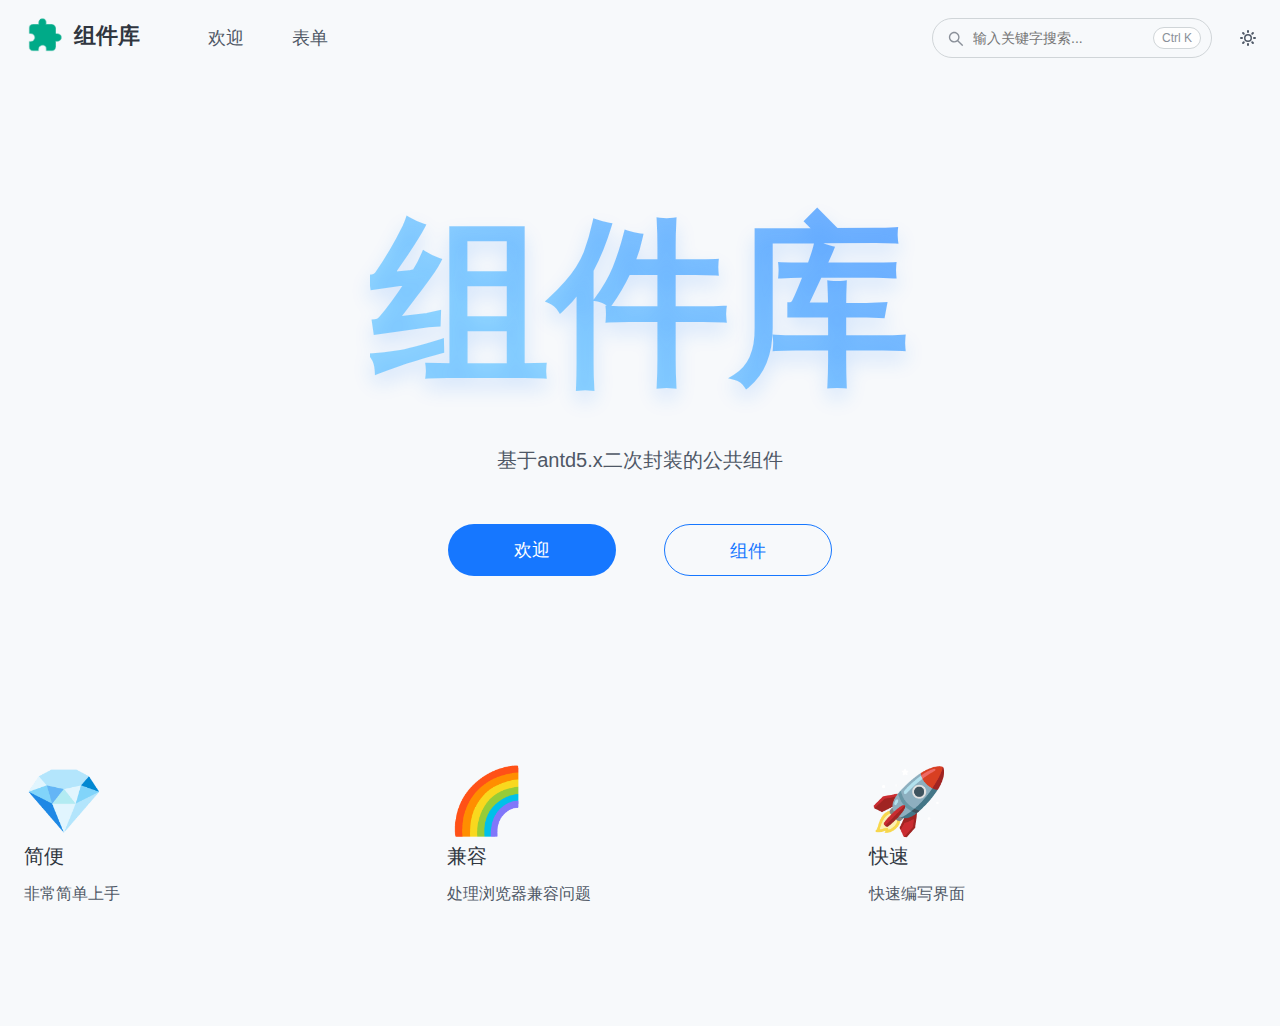
==== index.html @ a74a2810 "Updates" ====
<!DOCTYPE html>
<html>
<head>
<meta charset="utf-8">
<meta name="viewport" content="width=device-width, user-scalable=no, initial-scale=1.0, maximum-scale=1.0, minimum-scale=1.0">
<meta http-equiv="X-UA-Compatible" content="ie=edge">
<link rel="shortcut icon" href="/logo.png">
<link rel="stylesheet" href="/umi.2ca5383a.css">
<script src="/_umi_route_preload_helper.95f955e3.js"></script>
</head>
<body>
<div id="root"></div>
<script src="/umi.d007bcb1.js"></script>
</body>
</html>
---- umi.2ca5383a.css ----
.dumi-default-tabs-nav{position:relative;display:flex;padding:0 12px}.dumi-default-tabs-nav:after{content:"";position:absolute;left:0;bottom:0;width:100%;height:0;border-bottom:1px dashed #e4e9ec}[data-prefers-color=dark] .dumi-default-tabs-nav:after{border-bottom-color:#2a353c}.dumi-default-tabs-nav-wrap{display:flex;white-space:nowrap;overflow:hidden}.dumi-default-tabs-nav-wrap.dumi-default-tabs-nav-wrap-ping-left{box-shadow:5px 0 5px -5px #0000001a inset}.dumi-default-tabs-nav-wrap.dumi-default-tabs-nav-wrap-ping-right~*>.dumi-default-tabs-nav-more{box-shadow:0 0 5px #0000001a}.dumi-default-tabs-nav-list{position:relative;z-index:1;display:flex;transition:transform .2s}.dumi-default-tabs-nav-more{height:100%;cursor:pointer;background:none;border:0;transition:box-shadow .2s}.dumi-default-tabs-tab{display:flex;margin:0 12px}.dumi-default-tabs-tab-btn{padding:0;color:#4f5866;font-size:14px;line-height:36px;border:0;outline:none;background:transparent;box-sizing:border-box;cursor:pointer;transition:all .2s}[data-prefers-color=dark] .dumi-default-tabs-tab-btn{color:#8590a0}.dumi-default-tabs-tab-btn:hover{color:#30363f}[data-prefers-color=dark] .dumi-default-tabs-tab-btn:hover{color:#c6c9cd}.dumi-default-tabs-tab-active .dumi-default-tabs-tab-btn{color:#30363f}[data-prefers-color=dark] .dumi-default-tabs-tab-active .dumi-default-tabs-tab-btn{color:#c6c9cd}.dumi-default-tabs-ink-bar{position:absolute;height:1px;background:#1677ff;transition:left .2s,width .2s;pointer-events:none;bottom:0}[data-prefers-color=dark] .dumi-default-tabs-ink-bar{background:#0053c8}.dumi-default-tabs-dropdown{position:absolute;background:inherit;border:1px solid #d0d5d8;max-height:200px;overflow:auto}[data-prefers-color=dark] .dumi-default-tabs-dropdown{border-color:#1c2022}.dumi-default-tabs-dropdown>ul{list-style:none;margin:0;padding:0}.dumi-default-tabs-dropdown>ul>li{padding:4px 12px;font-size:14px;cursor:pointer}.dumi-default-tabs-dropdown>ul>li:hover{color:#1677ff}[data-prefers-color=dark] .dumi-default-tabs-dropdown>ul>li:hover{color:#0053c8}.dumi-default-tabs-dropdown>ul>li:not(:last-child){border-bottom:1px dashed #d0d5d8}[data-prefers-color=dark] .dumi-default-tabs-dropdown>ul>li:not(:last-child){border-bottom-color:#1c2022}.dumi-default-tabs-dropdown-hidden,.dumi-default-tabs-tabpane-hidden{display:none}code[class*=language-],pre[class*=language-]{background:hsl(230,1%,98%);color:#383a42;font-family:Fira Code,Fira Mono,Menlo,Consolas,DejaVu Sans Mono,monospace;direction:ltr;text-align:left;white-space:pre;word-spacing:normal;word-break:normal;line-height:1.5;tab-size:2;hyphens:none}code[class*=language-]::selection,code[class*=language-] *::selection,pre[class*=language-] *::selection{background:hsl(230,1%,90%);color:inherit}pre[class*=language-]{padding:1em;margin:.5em 0;overflow:auto;border-radius:.3em}:not(pre)>code[class*=language-]{padding:.2em .3em;border-radius:.3em;white-space:normal}.token.comment,.token.prolog,.token.cdata{color:#a0a1a7}.token.doctype,.token.punctuation,.token.entity{color:#383a42}.token.attr-name,.token.class-name,.token.boolean,.token.constant,.token.number,.token.atrule{color:#b76b01}.token.keyword{color:#a626a4}.token.property,.token.tag,.token.symbol,.token.deleted,.token.important{color:#e45649}.token.selector,.token.string,.token.char,.token.builtin,.token.inserted,.token.regex,.token.attr-value,.token.attr-value>.token.punctuation{color:#50a14f}.token.variable,.token.operator,.token.function{color:#4078f2}.token.url{color:#0184bc}.token.attr-value>.token.punctuation.attr-equals,.token.special-attr>.token.attr-value>.token.value.css{color:#383a42}.language-css .token.selector{color:#e45649}.language-css .token.property{color:#383a42}.language-css .token.function,.language-css .token.url>.token.function{color:#0184bc}.language-css .token.url>.token.string.url{color:#50a14f}.language-css .token.important,.language-css .token.atrule .token.rule,.language-javascript .token.operator{color:#a626a4}.language-javascript .token.template-string>.token.interpolation>.token.interpolation-punctuation.punctuation{color:#ca1243}.language-json .token.operator{color:#383a42}.language-json .token.null.keyword{color:#b76b01}.language-markdown .token.url,.language-markdown .token.url>.token.operator,.language-markdown .token.url-reference.url>.token.string{color:#383a42}.language-markdown .token.url>.token.content{color:#4078f2}.language-markdown .token.url>.token.url,.language-markdown .token.url-reference.url{color:#0184bc}.language-markdown .token.blockquote.punctuation,.language-markdown .token.hr.punctuation{color:#a0a1a7;font-style:italic}.language-markdown .token.code-snippet{color:#50a14f}.language-markdown .token.bold .token.content{color:#b76b01}.language-markdown .token.italic .token.content{color:#a626a4}.language-markdown .token.strike .token.content,.language-markdown .token.strike .token.punctuation,.language-markdown .token.list.punctuation,.language-markdown .token.title.important>.token.punctuation{color:#e45649}.token.bold{font-weight:700}.token.comment,.token.italic{font-style:italic}.token.entity{cursor:help}.token.namespace{opacity:.8}.token.token.tab:not(:empty):before,.token.token.cr:before,.token.token.lf:before,.token.token.space:before{color:#383a4233}div.code-toolbar>.toolbar.toolbar>.toolbar-item{margin-right:.4em}div.code-toolbar>.toolbar.toolbar>.toolbar-item>button,div.code-toolbar>.toolbar.toolbar>.toolbar-item>a,div.code-toolbar>.toolbar.toolbar>.toolbar-item>span{background:hsl(230,1%,90%);color:#696c77;padding:.1em .4em;border-radius:.3em}div.code-toolbar>.toolbar.toolbar>.toolbar-item>button:hover,div.code-toolbar>.toolbar.toolbar>.toolbar-item>button:focus,div.code-toolbar>.toolbar.toolbar>.toolbar-item>a:hover,div.code-toolbar>.toolbar.toolbar>.toolbar-item>a:focus,div.code-toolbar>.toolbar.toolbar>.toolbar-item>span:hover,div.code-toolbar>.toolbar.toolbar>.toolbar-item>span:focus{background:hsl(230,1%,78%);color:#383a42}.line-highlight.line-highlight{background:hsla(230,8%,24%,.05)}.line-highlight.line-highlight:before,.line-highlight.line-highlight[data-end]:after{background:hsl(230,1%,90%);color:#383a42;padding:.1em .6em;border-radius:.3em;box-shadow:0 2px #0003}pre[id].linkable-line-numbers.linkable-line-numbers span.line-numbers-rows>span:hover:before{background-color:#383a420d}.line-numbers.line-numbers .line-numbers-rows,.command-line .command-line-prompt{border-right-color:#383a4233}.line-numbers .line-numbers-rows>span:before,.command-line .command-line-prompt>span:before{color:#9d9d9f}.rainbow-braces .token.token.punctuation.brace-level-1,.rainbow-braces .token.token.punctuation.brace-level-5,.rainbow-braces .token.token.punctuation.brace-level-9{color:#e45649}.rainbow-braces .token.token.punctuation.brace-level-2,.rainbow-braces .token.token.punctuation.brace-level-6,.rainbow-braces .token.token.punctuation.brace-level-10{color:#50a14f}.rainbow-braces .token.token.punctuation.brace-level-3,.rainbow-braces .token.token.punctuation.brace-level-7,.rainbow-braces .token.token.punctuation.brace-level-11{color:#4078f2}.rainbow-braces .token.token.punctuation.brace-level-4,.rainbow-braces .token.token.punctuation.brace-level-8,.rainbow-braces .token.token.punctuation.brace-level-12{color:#a626a4}pre.diff-highlight>code .token.token.deleted:not(.prefix),pre>code.diff-highlight .token.token.deleted:not(.prefix){background-color:#ff526626}pre.diff-highlight>code .token.token.deleted:not(.prefix)::selection,pre.diff-highlight>code .token.token.deleted:not(.prefix) *::selection,pre>code.diff-highlight .token.token.deleted:not(.prefix)::selection,pre>code.diff-highlight .token.token.deleted:not(.prefix) *::selection{background-color:#fb566940}pre.diff-highlight>code .token.token.inserted:not(.prefix),pre>code.diff-highlight .token.token.inserted:not(.prefix){background-color:#1aff5b26}pre.diff-highlight>code .token.token.inserted:not(.prefix)::selection,pre.diff-highlight>code .token.token.inserted:not(.prefix) *::selection,pre>code.diff-highlight .token.token.inserted:not(.prefix)::selection,pre>code.diff-highlight .token.token.inserted:not(.prefix) *::selection{background-color:#38e06240}.prism-previewer.prism-previewer:before,.prism-previewer-gradient.prism-previewer-gradient div{border-color:hsl(0,0,95%)}.prism-previewer-color.prism-previewer-color:before,.prism-previewer-gradient.prism-previewer-gradient div,.prism-previewer-easing.prism-previewer-easing:before{border-radius:.3em}.prism-previewer.prism-previewer:after{border-top-color:hsl(0,0,95%)}.prism-previewer-flipped.prism-previewer-flipped.after{border-bottom-color:hsl(0,0,95%)}.prism-previewer-angle.prism-previewer-angle:before,.prism-previewer-time.prism-previewer-time:before,.prism-previewer-easing.prism-previewer-easing{background:hsl(0,0%,100%)}.prism-previewer-angle.prism-previewer-angle circle,.prism-previewer-time.prism-previewer-time circle{stroke:#383a42;stroke-opacity:1}.prism-previewer-easing.prism-previewer-easing circle,.prism-previewer-easing.prism-previewer-easing path,.prism-previewer-easing.prism-previewer-easing line{stroke:#383a42}.prism-previewer-easing.prism-previewer-easing circle{fill:transparent}[data-prefers-color=dark] .token.doctype,[data-prefers-color=dark] .token.punctuation,[data-prefers-color=dark] .token.entity,[data-prefers-color=dark] code[class*=language-],[data-prefers-color=dark] pre[class*=language-]{color:#8590a0}[data-prefers-color=dark] .token.comment,[data-prefers-color=dark] .token.prolog,[data-prefers-color=dark] .token.cdata{color:#616d7f}.dumi-default-source-code{position:relative;background-color:#fbfcfd;border-bottom-left-radius:4px;border-bottom-right-radius:4px}.dumi-default-source-code-scroll-container{overflow:auto;width:100%;height:100%}.dumi-default-source-code-scroll-content{position:relative;width:max-content;height:max-content;min-width:100%;min-height:100%}.dumi-default-source-code-scroll-content>pre.prism-code{width:max-content;position:relative;overflow:visible}.dumi-default-source-code>pre.prism-code{overflow:auto}.dumi-default-source-code>pre.prism-code,.dumi-default-source-code-scroll-content>pre.prism-code{margin:0;padding:18px 24px;font-size:14px;line-height:1.58;direction:ltr;background:transparent}.dumi-default-source-code>pre.prism-code:before,.dumi-default-source-code-scroll-content>pre.prism-code:before,.dumi-default-source-code>pre.prism-code:after,.dumi-default-source-code-scroll-content>pre.prism-code:after{content:none}.dumi-default-source-code>pre.prism-code>.highlighted,.dumi-default-source-code-scroll-content>pre.prism-code>.highlighted{position:relative;width:calc(100% + 24px);background-color:#eeeff0}.dumi-default-source-code>pre.prism-code>.highlighted .line-cell,.dumi-default-source-code-scroll-content>pre.prism-code>.highlighted .line-cell{position:relative}.dumi-default-source-code>pre.prism-code>.highlighted .line-cell:after,.dumi-default-source-code-scroll-content>pre.prism-code>.highlighted .line-cell:after{content:"";position:absolute;top:0;right:-24px;bottom:0;width:24px;background-color:#eeeff0}.dumi-default-source-code>pre.prism-code>.highlighted:after,.dumi-default-source-code-scroll-content>pre.prism-code>.highlighted:after{content:"";position:absolute;top:0;left:-24px;bottom:0;width:24px;background-color:#eeeff0}.dumi-default-source-code>pre.prism-code>.wrap,.dumi-default-source-code-scroll-content>pre.prism-code>.wrap{display:table-row}.dumi-default-source-code>pre.prism-code>.wrap>.token-line-num,.dumi-default-source-code-scroll-content>pre.prism-code>.wrap>.token-line-num{display:table-cell;text-align:right;padding-right:1em;user-select:none;opacity:.5}.dumi-default-source-code>pre.prism-code>.wrap>.line-cell,.dumi-default-source-code-scroll-content>pre.prism-code>.wrap>.line-cell{display:table-cell;width:100%}.dumi-default-source-code-copy{position:absolute;z-index:2;top:9px;right:12px;display:inline-block;padding:8px 12px;background-color:#fbfcfdcc;border:0;border-radius:2px;cursor:pointer;transition:all .2s}.dumi-default-source-code-copy>svg{width:16px;fill:#98a3aa;transition:fill .2s}[data-prefers-color=dark] .dumi-default-source-code-copy>svg{fill:#4a545a}.dumi-default-source-code-copy:hover>svg{fill:#7c8a93}[data-prefers-color=dark] .dumi-default-source-code-copy:hover>svg{fill:#616e75}.dumi-default-source-code-copy[data-copied]>svg{fill:#208a41}[data-prefers-color=dark] .dumi-default-source-code-copy[data-copied]>svg{fill:#124c24}.dumi-default-source-code:not(:hover) .dumi-default-source-code-copy{opacity:0;visibility:hidden}[data-prefers-color=dark] .dumi-default-source-code{background-color:#020305}[data-prefers-color=dark] .dumi-default-source-code-copy{background-color:#02030533}[data-prefers-color=dark] .dumi-default-source-code>pre.prism-code>.highlighted{background-color:#1c1d1e}[data-prefers-color=dark] .dumi-default-source-code>pre.prism-code>.highlighted:after{background-color:#1c1d1e}[data-prefers-color=dark] .dumi-default-source-code>pre.prism-code>.highlighted .line-cell:after{background-color:#1c1d1e}.dumi-default-source-code-editor{position:relative}.dumi-default-source-code-editor-textarea{position:absolute;z-index:1;display:block;top:0;left:0;width:100%;height:100%;color:transparent;caret-color:#30363f;overflow-wrap:normal;white-space:pre;box-sizing:border-box;background:transparent;opacity:1;border:0;resize:none;outline:none;overflow:hidden;border-bottom-left-radius:3px;border-bottom-right-radius:3px}[data-prefers-color=dark] .dumi-default-source-code-editor-textarea{caret-color:#c6c9cd}[data-prefers-color=dark] .dumi-default-source-code-editor-textarea:focus::selection{background-color:#0053c84d}.dumi-default-source-code-editor:after{content:"";position:absolute;z-index:0;top:0;left:0;width:100%;height:100%;border-bottom-left-radius:3px;border-bottom-right-radius:3px;pointer-events:none}.dumi-default-source-code-editor:focus-within:after{box-shadow:0 0 0 1px #1677ff inset}[data-prefers-color=dark] .dumi-default-source-code-editor:focus-within:after{box-shadow:0 0 0 1px #0053c8 inset}[data-dumi-tooltip]{position:relative}[data-dumi-tooltip]:before,[data-dumi-tooltip]:after{position:absolute;bottom:100%;left:50%;transform:translate(-50%);display:inline-block;opacity:.7;pointer-events:none;transition:all .2s}[data-dumi-tooltip]:before{content:attr(data-dumi-tooltip);min-width:30px;margin-bottom:8px;padding:5px 8px;color:#fff;font-size:13px;line-height:1.1;white-space:nowrap;background-color:#000;border-radius:2px;box-shadow:0 4px 10px #0000001a;box-sizing:border-box}[data-prefers-color=dark] [data-dumi-tooltip]:before{background-color:#222}[data-dumi-tooltip]:after{content:"";width:0;height:0;border:4px solid transparent;border-top-color:#000}[data-prefers-color=dark] [data-dumi-tooltip]:after{border-top-color:#222}[data-dumi-tooltip]:not(:hover):before,[data-dumi-tooltip]:not(:hover):after{visibility:hidden;opacity:0}[data-dumi-tooltip][data-dumi-tooltip-bottom]:before,[data-dumi-tooltip][data-dumi-tooltip-bottom]:after{bottom:auto;top:100%}[data-dumi-tooltip][data-dumi-tooltip-bottom]:before{margin-top:8px;margin-bottom:0}[data-dumi-tooltip][data-dumi-tooltip-bottom]:after{border-top-color:transparent;border-bottom-color:#000}[data-prefers-color=dark] [data-dumi-tooltip][data-dumi-tooltip-bottom]:after{border-bottom-color:#222}.dumi-default-previewer-actions{display:flex;height:32px;align-items:center;justify-content:center}.dumi-default-previewer-actions:not(:last-child){border-bottom:1px dashed #e4e9ec}[data-prefers-color=dark] .dumi-default-previewer-actions:not(:last-child){border-bottom-color:#2a353c}.dumi-default-previewer-action-btn{display:flex;align-items:center;justify-content:center;width:24px;height:24px;padding:0;border:0;background:transparent;cursor:pointer}.dumi-default-previewer-action-btn>svg{width:16px;fill:#98a3aa;transition:fill .2s}[data-prefers-color=dark] .dumi-default-previewer-action-btn>svg{fill:#4a545a}.dumi-default-previewer-action-btn:hover>svg{fill:#7c8a93}[data-prefers-color=dark] .dumi-default-previewer-action-btn:hover>svg{fill:#616e75}.dumi-default-previewer-action-btn:not(:last-child){margin-inline-end:4px}.dumi-default-previewer-action-sketch>select{position:absolute;-webkit-appearance:none;appearance:none;width:100%;height:100%;opacity:0;cursor:pointer}.dumi-default-previewer-action-sketch[data-copied]>svg{fill:#208a41}.dumi-default-previewer-tabs-single .dumi-default-tabs-nav{display:none}.dumi-default-previewer-editor-tip-btn{position:absolute;-webkit-appearance:none;appearance:none;z-index:2;right:42px;top:9px;padding:8px 12px;cursor:help;background:transparent;border:0;transition:all .2s}.dumi-default-previewer-editor-tip-btn>svg{width:16px;fill:#98a3aa}[data-prefers-color=dark] .dumi-default-previewer-editor-tip-btn>svg{fill:#4a545a}.dumi-default-previewer-editor-tip-btn[data-readonly]>span{position:absolute;top:50%;left:50%;display:block;width:16px;height:2px;background:#98a3aa;transform:rotate(45deg) translate(-50%,120%)}.dumi-default-tabs-tabpane:not(:hover) .dumi-default-previewer-editor-tip-btn{opacity:0;visibility:hidden}.dumi-theme-default-tooltip{position:fixed;min-width:30px;margin-bottom:8px;box-sizing:border-box}.dumi-theme-default-tooltip-hidden{display:none}.dumi-theme-default-tooltip-arrow{border:4px solid transparent;opacity:.7}.dumi-theme-default-tooltip-placement-top .dumi-theme-default-tooltip-arrow{border-top-color:#000;transform:translate(-50%,100%)}.dumi-theme-default-tooltip-bottom .dumi-theme-default-tooltip-arrow{border-bottom-color:#000;transform:translateY(-50%,-100%)}.dumi-theme-default-tooltip-content{padding:5px 8px;color:#fff;font-size:13px;line-height:1.1;white-space:nowrap;background-color:#000;opacity:.7;border-radius:2px;box-shadow:0 4px 10px #0000001a;box-sizing:border-box}[data-prefers-color=dark] .dumi-theme-default-tooltip-content{background-color:#222}.dumi-default-previewer{margin:24px 0 32px;border:1px solid #e4e9ec;border-radius:4px;background-color:inherit}[data-prefers-color=dark] .dumi-default-previewer{border-color:#2a353c}[data-dumi-demo-grid] .dumi-default-previewer{margin:0 0 16px}[data-dumi-demo-grid] .dumi-default-previewer:first-child{margin-top:24px}[data-dumi-demo-grid] .dumi-default-previewer:last-child{margin-bottom:32px}.dumi-default-previewer-demo{border-top-left-radius:2px;border-top-right-radius:2px;padding:40px 24px}.dumi-default-previewer-demo>iframe{display:block;width:100%;height:300px;border:0}.dumi-default-previewer-demo[data-iframe]{position:relative;padding:0;border-top:24px solid #e4e9ec;box-sizing:border-box}[data-prefers-color=dark] .dumi-default-previewer-demo[data-iframe]{border-top-color:#2a353c}.dumi-default-previewer-demo[data-iframe]:after{content:"";position:absolute;top:-19px;left:8px;display:inline-block;width:12px;height:12px;border-radius:50%;background-color:#fd6458;box-shadow:20px 0 #ffbf2b,40px 0 #24cc3d}.dumi-default-previewer-demo[data-transform]{transform:translate(0)}.dumi-default-previewer-demo[data-compact]{padding:0}.dumi-default-previewer-demo[data-error][data-compact]{min-height:30px}.dumi-default-previewer-demo[data-error][data-compact]+.dumi-default-previewer-demo-error{border-top-left-radius:3px;border-top-right-radius:3px}.dumi-default-previewer-demo[data-loading]{position:relative}.dumi-default-previewer-demo[data-loading]:before{position:absolute;top:50%;left:50%;content:"";display:block;height:28px;max-height:90%;aspect-ratio:1;border-radius:50%;border:2.8px solid;border-color:#1677ff transparent;box-sizing:border-box;animation:dumi-previewer-loading 1s infinite;transform:translate(-50%,-50%)}[data-prefers-color=dark] .dumi-default-previewer-demo[data-loading]:before{border-color:#0053c8 transparent}@keyframes dumi-previewer-loading{to{transform:translate(-50%,-50%) rotate(.5turn)}}.dumi-default-previewer-demo[data-loading]>*{opacity:.3!important}.dumi-default-previewer-demo-error{position:relative;margin-top:-30px;height:30px;padding:0 24px;line-height:30px;color:#b23642;font-size:13px;white-space:nowrap;text-overflow:ellipsis;background:#fdf4f5;box-sizing:border-box;overflow:hidden}[data-prefers-color=dark] .dumi-default-previewer-demo-error{color:#c6414e;background:#2a060a}[data-prefers-color=dark] .dumi-default-previewer-demo-error>svg{fill:#c6414e}.dumi-default-previewer-demo-error>svg{width:14px;padding-right:4px;fill:#ce1f31;vertical-align:-.14em}.dumi-default-previewer-meta{border-top:1px solid #e4e9ec}[data-prefers-color=dark] .dumi-default-previewer-meta{border-top-color:#2a353c}.dumi-default-previewer-desc{position:relative}.dumi-default-previewer-desc>.markdown{padding:14px 24px;border-bottom:1px dashed #e4e9ec}[data-prefers-color=dark] .dumi-default-previewer-desc>.markdown{border-bottom-color:#2a353c}.dumi-default-previewer-desc>h5{position:absolute;top:-7px;left:20px;margin:0;padding:0 4px;display:inline-block;font-size:14px;line-height:1;font-weight:700;background:linear-gradient(to top,#ffffff,#ffffff 50%,rgba(255,255,255,0)) 100%}[data-prefers-color=dark] .dumi-default-previewer-desc>h5{background:linear-gradient(to top,rgba(0,0,0,.95),rgba(0,0,0,.95) 50%,rgba(0,0,0,0)) 100%}.dumi-default-previewer-desc>h5>a{color:#30363f}[data-prefers-color=dark] .dumi-default-previewer-desc>h5>a{color:#c6c9cd}.dumi-default-previewer-desc>h5>a:not(:hover){text-decoration:none}.dumi-default-previewer-desc>h5>a>strong{float:inline-start;padding-inline-end:8px;color:#d59200;font-size:12px;line-height:15px}[data-prefers-color=dark] .dumi-default-previewer-desc>h5>a>strong{color:#895e00}.dumi-default-previewer[data-active]{box-shadow:0 0 0 4px #1677ff1a;border-color:#7cb3ff}[data-prefers-color=dark] .dumi-default-previewer[data-active]{box-shadow:0 0 0 4px #0053c81a;border-color:#002962}.dumi-default-previewer[data-debug]{border-color:#ffc23c}[data-prefers-color=dark] .dumi-default-previewer[data-debug]{border-color:#231800}.dumi-default-previewer[data-debug][data-active]{box-shadow:0 0 0 4px #d592001a}[data-prefers-color=dark] .dumi-default-previewer[data-debug][data-active]{box-shadow:0 0 0 4px #895e001a}.dumi-default-container.markdown{padding:18px 0;padding-inline-start:44px;padding-inline-end:16px;border-radius:4px}.dumi-default-container.markdown:not(:first-child){margin-bottom:24px}.dumi-default-container.markdown:not(:last-child){margin-top:32px}.dumi-default-container.markdown>svg{float:left;fill:currentcolor;margin-inline-start:-26px;width:18px}[data-direction=rtl] .dumi-default-container.markdown>svg{float:right}.dumi-default-container.markdown>h4{clear:none;margin:0 0 12px;font-size:15px;line-height:17px}.dumi-default-container.markdown>section{font-size:15px}.dumi-default-container.markdown[data-type=info]{background:#ecf4ff}.dumi-default-container.markdown[data-type=info]>h4,.dumi-default-container.markdown[data-type=info]>svg{color:#3367af}.dumi-default-container.markdown[data-type=info]>section{color:#496a99}[data-prefers-color=dark] .dumi-default-container.markdown[data-type=info]{background:#001c44}[data-prefers-color=dark] .dumi-default-container.markdown[data-type=info]>h4,[data-prefers-color=dark] .dumi-default-container.markdown[data-type=info]>svg{color:#5e8ed0}[data-prefers-color=dark] .dumi-default-container.markdown[data-type=info]>section{color:#7391bc}.dumi-default-container.markdown[data-type=warning]{background:#fff3da}.dumi-default-container.markdown[data-type=warning]>h4,.dumi-default-container.markdown[data-type=warning]>svg{color:#b78314}.dumi-default-container.markdown[data-type=warning]>section{color:#9e7a2d}[data-prefers-color=dark] .dumi-default-container.markdown[data-type=warning]{background:#2d1f00}[data-prefers-color=dark] .dumi-default-container.markdown[data-type=warning]>h4,[data-prefers-color=dark] .dumi-default-container.markdown[data-type=warning]>svg{color:#cd9417}[data-prefers-color=dark] .dumi-default-container.markdown[data-type=warning]>section{color:#b78c2e}.dumi-default-container.markdown[data-type=success]{background:#dff8e7}.dumi-default-container.markdown[data-type=success]>h4,.dumi-default-container.markdown[data-type=success]>svg{color:#238241}.dumi-default-container.markdown[data-type=success]>section{color:#357047}[data-prefers-color=dark] .dumi-default-container.markdown[data-type=success]{background:#082210}[data-prefers-color=dark] .dumi-default-container.markdown[data-type=success]>h4,[data-prefers-color=dark] .dumi-default-container.markdown[data-type=success]>svg{color:#2a9a4d}[data-prefers-color=dark] .dumi-default-container.markdown[data-type=success]>section{color:#3d8654}.dumi-default-container.markdown[data-type=error]{background:#fdf4f5}.dumi-default-container.markdown[data-type=error]>h4,.dumi-default-container.markdown[data-type=error]>svg{color:#b23642}.dumi-default-container.markdown[data-type=error]>section{color:#955359}[data-prefers-color=dark] .dumi-default-container.markdown[data-type=error]{background:#2a060a}[data-prefers-color=dark] .dumi-default-container.markdown[data-type=error]>h4,[data-prefers-color=dark] .dumi-default-container.markdown[data-type=error]>svg{color:#c6414e}[data-prefers-color=dark] .dumi-default-container.markdown[data-type=error]>section{color:#ad5962}.dumi-default-content-tabs{list-style-type:none;display:flex;align-items:center;height:60px;margin:-48px -48px 48px;padding:0 48px;border-bottom:1px solid #e4e9ec}[data-prefers-color=dark] .dumi-default-content-tabs{border-bottom-color:#2a353c}@media only screen and (max-width: 767px){.dumi-default-content-tabs{margin:-24px -24px 24px;padding:0 24px;height:42px}}[data-no-sidebar] .dumi-default-content-tabs{margin:0 0 48px;padding:0}@media only screen and (max-width: 767px){[data-no-sidebar] .dumi-default-content-tabs{margin-bottom:24px}}.dumi-default-content-tabs>li{height:inherit}.dumi-default-content-tabs>li>button{padding:0;height:inherit;color:#4f5866;font-size:17px;border:0;background:transparent;cursor:pointer;transition:all .2s}[data-prefers-color=dark] .dumi-default-content-tabs>li>button{color:#8590a0}.dumi-default-content-tabs>li>button:hover{color:#1677ff}[data-prefers-color=dark] .dumi-default-content-tabs>li>button:hover{color:#0053c8}.dumi-default-content-tabs>li:not(last-child){margin-inline-end:42px}@media only screen and (max-width: 767px){.dumi-default-content-tabs>li:not(last-child){margin-inline-end:20px}}.dumi-default-content-tabs>li[data-active]{position:relative}.dumi-default-content-tabs>li[data-active]>button{color:#30363f}[data-prefers-color=dark] .dumi-default-content-tabs>li[data-active]>button{color:#c6c9cd}.dumi-default-content-tabs>li[data-active]:after{content:"";position:absolute;left:0;right:0;bottom:-1px;height:1px;background-color:#1677ff}[data-prefers-color=dark] .dumi-default-content-tabs>li[data-active]:after{background-color:#0053c8}#nprogress{pointer-events:none}#nprogress .bar{background:var;position:fixed;z-index:1031;top:0;left:0;width:100%;height:2px}#nprogress .peg{display:block;position:absolute;right:0px;width:100px;height:100%;box-shadow:0 0 10px #1677ff,0 0 5px #1677ff;opacity:1;transform:rotate(3deg) translateY(-4px)}#nprogress .spinner{display:block;position:fixed;z-index:1031;top:15px;right:15px}#nprogress .spinner-icon{width:18px;height:18px;box-sizing:border-box;border:solid 2px transparent;border-top-color:#1677ff;border-left-color:#1677ff;border-radius:50%;animation:nprogress-spinner .4s linear infinite}.nprogress-custom-parent{overflow:hidden;position:relative}.nprogress-custom-parent #nprogress .spinner,.nprogress-custom-parent #nprogress .bar{position:absolute}@keyframes nprogress-spinner{0%{transform:rotate(0)}to{transform:rotate(360deg)}}@keyframes react-loading-skeleton{to{transform:translate(100%)}}.react-loading-skeleton{--base-color: #ebebeb;--highlight-color: #f5f5f5;--animation-duration: 1.5s;--animation-direction: normal;--pseudo-element-display: block;background-color:var(--base-color);width:100%;border-radius:.25rem;display:inline-flex;line-height:1;position:relative;user-select:none;overflow:hidden}.react-loading-skeleton:after{content:" ";display:var(--pseudo-element-display);position:absolute;top:0;left:0;right:0;height:100%;background-repeat:no-repeat;background-image:linear-gradient(90deg,var(--base-color),var(--highlight-color),var(--base-color));transform:translate(-100%);animation-name:react-loading-skeleton;animation-direction:var(--animation-direction);animation-duration:var(--animation-duration);animation-timing-function:ease-in-out;animation-iteration-count:infinite}@media (prefers-reduced-motion){.react-loading-skeleton{--pseudo-element-display: none}}.dumi-default-loading-skeleton .react-loading-skeleton{margin-block-end:.38em}.dumi-default-loading-skeleton .react-loading-skeleton.first-line{width:calc(100% - 2em);margin-inline-start:2em}[data-prefers-color=dark] .dumi-default-loading-skeleton .react-loading-skeleton{--highlight-color: rgba(198, 201, 205, .22);--base-color: #30363f}
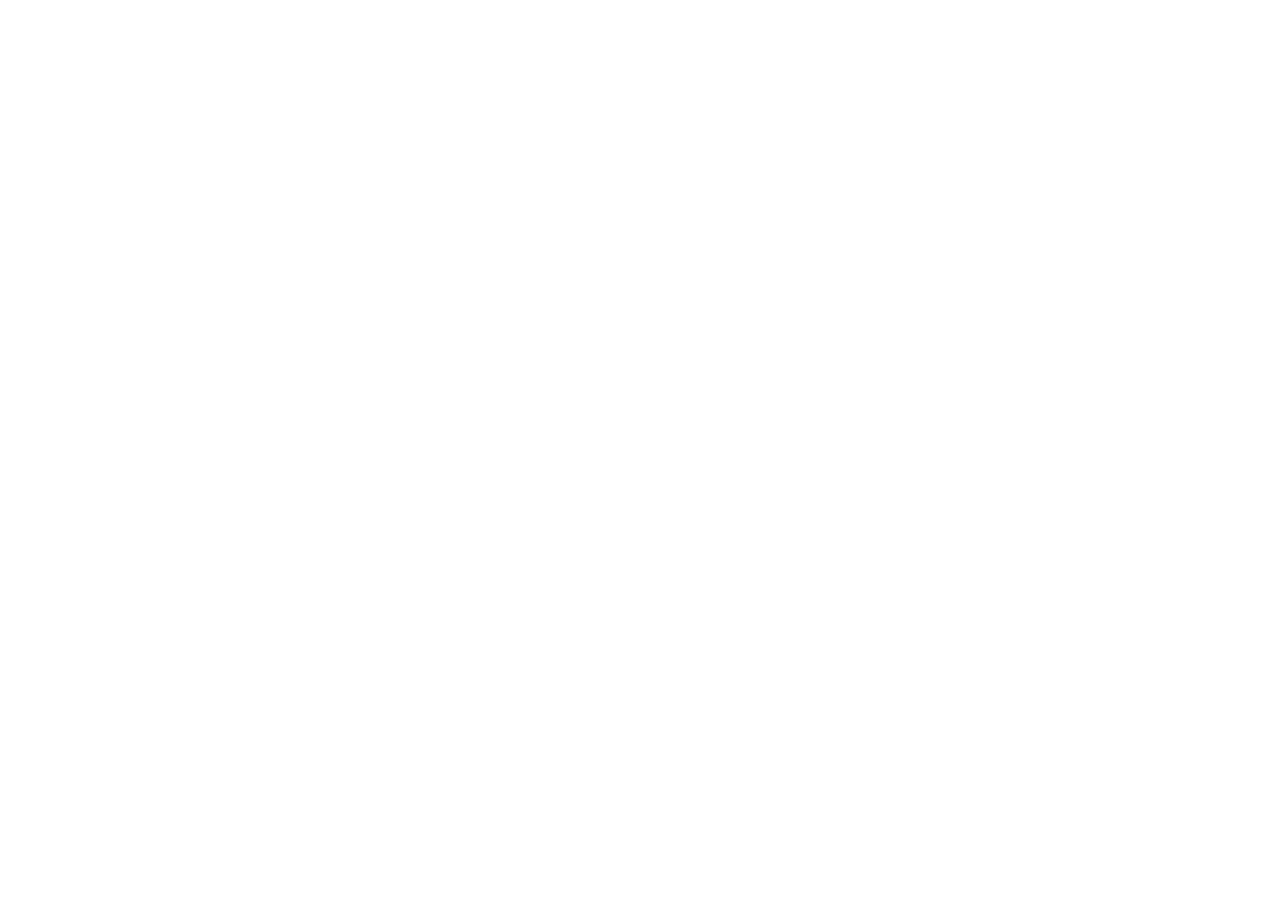
==== commit 2dbdf6ab: "Updates" ====
--- a/index.html
+++ b/index.html
@@ -5,11 +5,11 @@
 <meta name="viewport" content="width=device-width, user-scalable=no, initial-scale=1.0, maximum-scale=1.0, minimum-scale=1.0">
 <meta http-equiv="X-UA-Compatible" content="ie=edge">
 <link rel="shortcut icon" href="/logo.png">
-<link rel="stylesheet" href="/umi.2ca5383a.css">
-<script src="/_umi_route_preload_helper.95f955e3.js"></script>
+<link rel="stylesheet" href="/ymf-component/umi.2ca5383a.css">
+<script src="/ymf-component/_umi_route_preload_helper.905afe9a.js"></script>
 </head>
 <body>
 <div id="root"></div>
-<script src="/umi.d007bcb1.js"></script>
+<script src="/ymf-component/umi.bca585ca.js"></script>
 </body>
 </html>